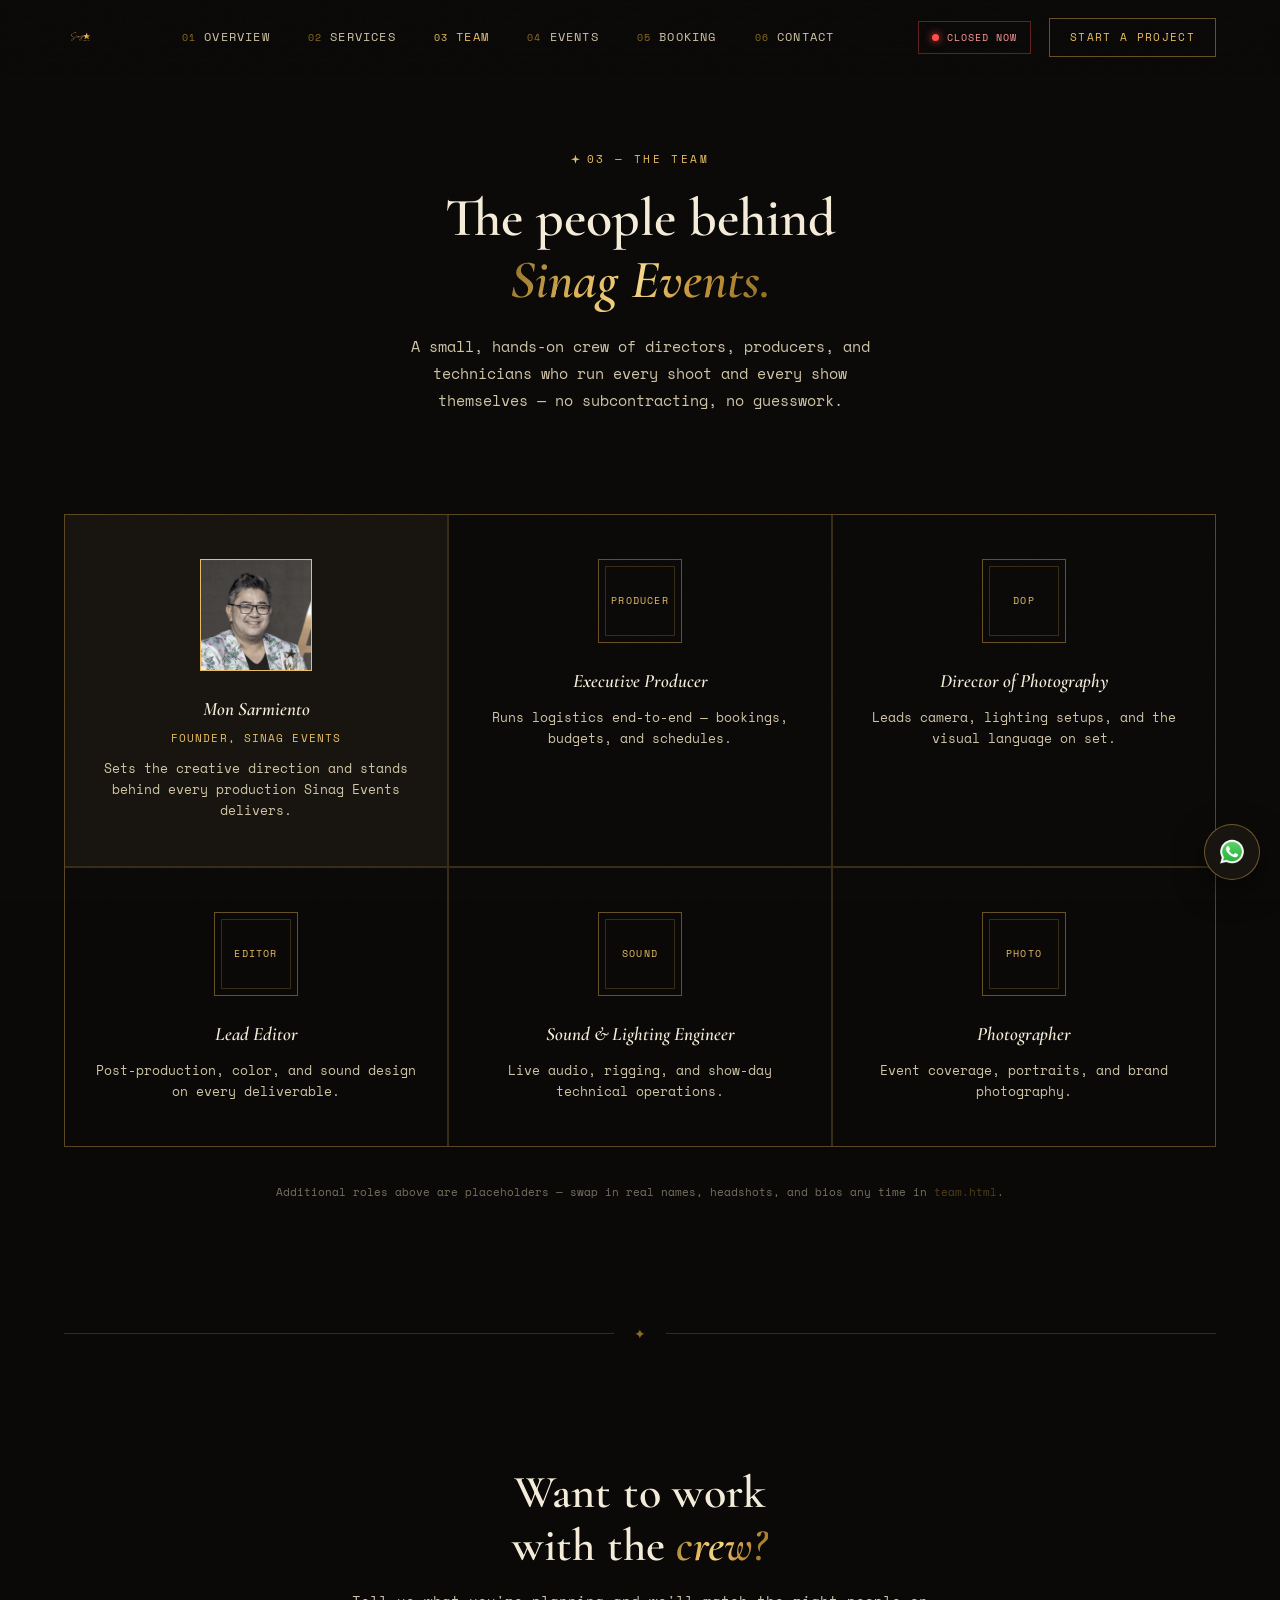
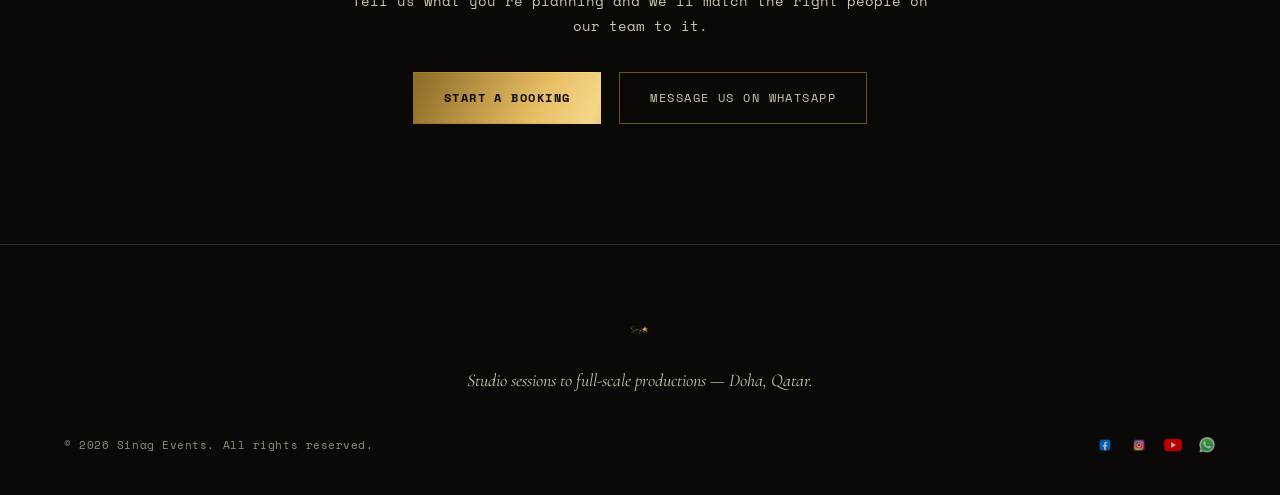
==== team.html @ 3dd2821b "Add files via upload" ====
<!DOCTYPE html>
<html lang="en">
<head>
<meta charset="UTF-8">
<meta name="viewport" content="width=device-width, initial-scale=1.0">
<title>The Team — Sinag Events</title>
<meta name="description" content="Meet the people behind Sinag Events — Doha's creative studio for video production, live events, and full-scale brand activations.">

<link rel="preconnect" href="https://fonts.googleapis.com">
<link rel="preconnect" href="https://fonts.gstatic.com" crossorigin>
<link href="https://fonts.googleapis.com/css2?family=Space+Mono:wght@400;700&family=Cormorant+Garamond:ital,wght@0,400;0,600;1,500;1,600&display=swap" rel="stylesheet">

<meta name="theme-color" content="#0a0908">
<link rel="stylesheet" href="css/style.css">
<link rel="icon" href="assets/logo.png" type="image/png">
<link rel="apple-touch-icon" href="assets/logo.png">
</head>
<body>

<div class="grain" aria-hidden="true"></div>

<!-- ============ NAV ============ -->
<header class="nav" id="nav">
  <a href="index.html" class="nav__mark">
    <img src="assets/logo.png" alt="Sinag Events" class="nav__logo">
  </a>
  <nav class="nav__links" aria-label="Primary">
    <a href="index.html#overview"><span class="nav__num">01</span>Overview</a>
    <a href="index.html#services"><span class="nav__num">02</span>Services</a>
    <a href="team.html" class="is-current"><span class="nav__num">03</span>Team</a>
    <a href="index.html#events"><span class="nav__num">04</span>Events</a>
    <a href="index.html#booking"><span class="nav__num">05</span>Booking</a>
    <a href="index.html#contact"><span class="nav__num">06</span>Contact</a>
  </nav>
  <div class="nav__right">
    <span class="status-pill" id="statusPill" aria-live="polite">
      <span class="status-pill__dot" id="statusDot"></span>
      <span id="statusText">Checking hours…</span>
    </span>
    <a href="https://wa.me/97433043148" class="nav__cta" target="_blank" rel="noopener">Start a project</a>
    <button class="nav__burger" id="burger" aria-label="Open menu" aria-expanded="false">
      <span></span><span></span><span></span>
    </button>
  </div>
</header>

<div class="mobile-menu" id="mobileMenu">
  <span class="status-pill status-pill--mobile" id="statusPillMobile">
    <span class="status-pill__dot" id="statusDotMobile"></span>
    <span id="statusTextMobile">Checking hours…</span>
  </span>
  <a href="index.html#overview">Overview</a>
  <a href="index.html#services">Services</a>
  <a href="team.html">Team</a>
  <a href="index.html#events">Events</a>
  <a href="index.html#booking">Booking</a>
  <a href="index.html#contact">Contact</a>
  <a href="https://wa.me/97433043148" target="_blank" rel="noopener" class="mobile-menu__cta">WhatsApp Us</a>
</div>

<!-- ============ PAGE HERO ============ -->
<section class="page-hero">
  <p class="eyebrow page-hero__eyebrow"><span class="dot"></span>03 — The Team</p>
  <h1 class="page-hero__title">The people behind<br><em>Sinag Events.</em></h1>
  <p class="page-hero__lead">A small, hands-on crew of directors, producers, and technicians who run every shoot and every show themselves — no subcontracting, no guesswork.</p>
</section>

<!-- ============ TEAM GRID ============ -->
<section class="section team">
  <div class="team__grid">

    <article class="team-card team-card--featured">
      <div class="team-card__frame team-card__frame--photo">
        <img src="assets/team-mon-sarmiento.jpg" alt="Mon Sarmiento, Founder of Sinag Events" loading="lazy">
      </div>
      <h3 class="team-card__name">Mon Sarmiento</h3>
      <p class="team-card__title">Founder, Sinag Events</p>
      <p class="team-card__role">Sets the creative direction and stands behind every production Sinag Events delivers.</p>
    </article>

    <article class="team-card">
      <div class="team-card__frame">
        <span class="team-card__initials">Producer</span>
      </div>
      <h3 class="team-card__name">Executive Producer</h3>
      <p class="team-card__role">Runs logistics end-to-end — bookings, budgets, and schedules.</p>
    </article>

    <article class="team-card">
      <div class="team-card__frame">
        <span class="team-card__initials">DOP</span>
      </div>
      <h3 class="team-card__name">Director of Photography</h3>
      <p class="team-card__role">Leads camera, lighting setups, and the visual language on set.</p>
    </article>

    <article class="team-card">
      <div class="team-card__frame">
        <span class="team-card__initials">Editor</span>
      </div>
      <h3 class="team-card__name">Lead Editor</h3>
      <p class="team-card__role">Post-production, color, and sound design on every deliverable.</p>
    </article>

    <article class="team-card">
      <div class="team-card__frame">
        <span class="team-card__initials">Sound</span>
      </div>
      <h3 class="team-card__name">Sound &amp; Lighting Engineer</h3>
      <p class="team-card__role">Live audio, rigging, and show-day technical operations.</p>
    </article>

    <article class="team-card">
      <div class="team-card__frame">
        <span class="team-card__initials">Photo</span>
      </div>
      <h3 class="team-card__name">Photographer</h3>
      <p class="team-card__role">Event coverage, portraits, and brand photography.</p>
    </article>

  </div>

  <p class="team__note">Additional roles above are placeholders — swap in real names, headshots, and bios any time in <code>team.html</code>.</p>
</section>

<div class="divider"><span>✦</span></div>

<!-- ============ CTA ============ -->
<section class="section team-cta">
  <div class="team-cta__inner">
    <h2 class="h2">Want to work<br>with the <em>crew?</em></h2>
    <p>Tell us what you're planning and we'll match the right people on our team to it.</p>
    <div class="hero__actions">
      <a href="index.html#booking" class="btn btn--gold">Start a booking</a>
      <a href="https://wa.me/97433043148" class="btn btn--ghost" target="_blank" rel="noopener">Message us on WhatsApp</a>
    </div>
  </div>
</section>

<!-- ============ FOOTER ============ -->
<footer class="footer">
  <img src="assets/logo.png" alt="Sinag Events" class="footer__logo">
  <p class="footer__line">Studio sessions to full-scale productions — Doha, Qatar.</p>
  <div class="footer__bottom">
    <span>© <span id="year"></span> Sinag Events. All rights reserved.</span>
    <div class="footer__socials">
      <a href="https://www.facebook.com/sinagdm/" target="_blank" rel="noopener" aria-label="Facebook"><img src="assets/icons/facebook.webp" alt="" width="18" height="18" loading="lazy"></a>
      <a href="https://www.instagram.com/_sinagevents" target="_blank" rel="noopener" aria-label="Instagram"><img src="assets/icons/instagram.png" alt="" width="18" height="18" loading="lazy"></a>
      <a href="https://www.youtube.com/@sinagevents" target="_blank" rel="noopener" aria-label="YouTube"><img src="assets/icons/youtube.png" alt="" width="18" height="18" loading="lazy"></a>
      <a href="https://wa.me/97433043148" target="_blank" rel="noopener" aria-label="WhatsApp"><img src="assets/icons/whatsapp.png" alt="" width="18" height="18" loading="lazy"></a>
    </div>
  </div>
</footer>

<a href="https://wa.me/97433043148" class="float-wa" target="_blank" rel="noopener" aria-label="Chat on WhatsApp">
  <img src="assets/icons/whatsapp.png" alt="" width="30" height="30" loading="lazy">
  <span class="float-wa__ping" aria-hidden="true"></span>
</a>

<script src="js/script.js"></script>
</body>
</html>
---- css/style.css ----
/* ============================================================
   SINAG EVENTS — Design tokens
   Palette pulled from the logo (warm metallic gold on black)
   Type: Space Mono (the studio's own collateral face) for body/UI,
         Cormorant Garamond italic as the sole "script" accent —
         echoes the logo's cursive swoosh without competing with it.
   ============================================================ */
:root{
  --black:        #0a0908;
  --black-soft:   #121110;
  --black-panel:  #17140f;
  --line:         rgba(212,168,75,.22);
  --line-strong:  rgba(212,168,75,.45);

  --gold-deep:    #8a6a24;
  --gold:         #c9973f;
  --gold-bright:  #e7bd63;
  --gold-light:   #f3d788;

  --cream:        #f4ecd8;
  --cream-dim:    #cfc4a6;

  --font-mono: 'Space Mono', 'Courier New', monospace;
  --font-script: 'Cormorant Garamond', Georgia, serif;

  --gold-grad: linear-gradient(115deg, var(--gold-deep) 0%, var(--gold-bright) 35%, var(--gold-light) 50%, var(--gold) 68%, var(--gold-deep) 100%);

  --maxw: 1200px;
  --edge: clamp(24px, 5vw, 72px);
}

*,*::before,*::after{ box-sizing:border-box; }
html{ scroll-behavior:smooth; }
body{
  margin:0;
  background:var(--black);
  color:var(--cream);
  font-family:var(--font-mono);
  font-size:15px;
  line-height:1.7;
  -webkit-font-smoothing:antialiased;
  overflow-x:hidden;
}
img{ max-width:100%; display:block; }
a{ color:inherit; text-decoration:none; }
ul{ list-style:none; margin:0; padding:0; }
h1,h2,h3,p{ margin:0; }

::selection{ background:var(--gold); color:var(--black); }

/* focus visibility */
a:focus-visible, button:focus-visible{
  outline:1.5px solid var(--gold-bright);
  outline-offset:3px;
}

/* grain overlay for texture */
.grain{
  position:fixed; inset:0; pointer-events:none; z-index:999;
  opacity:.04; mix-blend-mode:overlay;
  background-image:url("data:image/svg+xml,%3Csvg xmlns='http://www.w3.org/2000/svg' width='120' height='120'%3E%3Cfilter id='n'%3E%3CfeTurbulence type='fractalNoise' baseFrequency='0.9' numOctaves='2' stitchTiles='stitch'/%3E%3C/filter%3E%3Crect width='100%25' height='100%25' filter='url(%23n)'/%3E%3C/svg%3E");
}

.icon{ width:18px; height:18px; fill:currentColor; flex:none; }
.icon--brand{ border-radius:5px; object-fit:contain; }

/* ---------- hours block ---------- */
.hours__status{ margin-bottom:16px; }
.hours__list{
  display:flex; flex-direction:column; gap:0;
}
.hours__list li{
  display:flex; align-items:center; justify-content:space-between;
  gap:20px;
  padding:12px 0;
  border-bottom:1px solid var(--line);
  font-size:13px; color:var(--cream-dim);
}
.hours__list li span:first-child{ color:var(--cream); letter-spacing:.03em; }
.hours__list-closed{ color:#e08a7a !important; }
.hours__list-closed span:first-child{ color:var(--cream) !important; }
.hours__list-closed span:last-child{ color:#e08a7a; letter-spacing:.08em; text-transform:uppercase; font-size:11px; }
.hours__list li.is-active-day{
  border-color:var(--gold-bright);
}
.hours__list li.is-active-day span:first-child{ color:var(--gold-bright) !important; }
.hours__list li.is-active-day span:last-child{ color:var(--gold-light); }
.hours__tz{ margin-top:12px; font-size:10.5px; color:var(--cream-dim); opacity:.6; letter-spacing:.04em; }

/* ---------- eyebrow / labels ---------- */
.eyebrow{
  display:flex; align-items:center; gap:.6em;
  font-size:11px; letter-spacing:.22em; text-transform:uppercase;
  color:var(--gold-bright); margin-bottom:18px;
}
.eyebrow .dot{
  width:9px; height:9px; flex:none;
  background:var(--gold-bright);
  clip-path:polygon(50% 0%, 61% 39%, 100% 50%, 61% 61%, 50% 100%, 39% 61%, 0% 50%, 39% 39%);
  box-shadow:0 0 6px rgba(231,189,99,.5);
}

.h2{
  font-family:var(--font-script);
  font-weight:600;
  font-size:clamp(30px, 4vw, 46px);
  line-height:1.15;
  color:var(--cream);
  letter-spacing:.005em;
}
.h2 em{
  font-style:italic;
  font-weight:600;
  background:var(--gold-grad);
  -webkit-background-clip:text;
  background-clip:text;
  color:transparent;
}

/* ============================================================
   NAV
   ============================================================ */
.nav{
  position:fixed; top:0; left:0; right:0; z-index:100;
  display:flex; align-items:center; justify-content:space-between;
  padding:18px var(--edge);
  background:linear-gradient(to bottom, rgba(10,9,8,.92), rgba(10,9,8,0));
  backdrop-filter:blur(2px);
}
.nav__mark{ display:flex; align-items:center; }
.nav__logo{ height:34px; width:auto; }
.nav__links{ display:flex; gap:38px; }
.nav__links a{
  font-size:12px; letter-spacing:.1em; text-transform:uppercase;
  color:var(--cream-dim);
  display:flex; align-items:baseline; gap:8px;
  transition:color .25s ease;
}
.nav__links a:hover{ color:var(--gold-bright); }
.nav__num{ color:var(--gold-deep); font-size:10px; }
.nav__right{ display:flex; align-items:center; gap:18px; }
.nav__cta{
  border:1px solid var(--line-strong);
  padding:9px 20px;
  font-size:11px; letter-spacing:.12em; text-transform:uppercase;
  color:var(--gold-bright);
  transition:background .25s ease, color .25s ease;
  white-space:nowrap;
}
.nav__cta:hover{ background:var(--gold-bright); color:var(--black); }

/* ---------- live open/closed status pill ---------- */
.status-pill{
  display:inline-flex; align-items:center; gap:8px;
  font-size:10px; letter-spacing:.1em; text-transform:uppercase;
  color:var(--cream-dim);
  border:1px solid var(--line);
  padding:7px 13px;
  white-space:nowrap;
}
.status-pill__dot{
  width:7px; height:7px; border-radius:50%;
  background:var(--cream-dim);
  flex:none;
}
.status-pill.is-open .status-pill__dot{
  background:#39d353;
  box-shadow:0 0 8px #39d353;
}
.status-pill.is-open{ color:#8beb9d; border-color:rgba(57,211,83,.35); }

.status-pill.is-closed .status-pill__dot{
  background:#ff4d4d;
  box-shadow:0 0 8px #ff4d4d;
  animation:pulse-red 1.1s ease-in-out infinite;
}
.status-pill.is-closed{ color:#ff9a9a; border-color:rgba(255,77,77,.35); }

@keyframes pulse-red{
  0%,100%{ opacity:1; transform:scale(1); }
  50%{ opacity:.25; transform:scale(.7); }
}

.status-pill--mobile{ margin-bottom:6px; }
.status-pill--lg{ font-size:12px; padding:10px 18px; }
.status-pill--lg .status-pill__dot{ width:9px; height:9px; }

.nav__burger{
  display:none; flex-direction:column; justify-content:center; gap:5px;
  width:34px; height:34px; background:none; border:0; cursor:pointer;
}
.nav__burger span{ width:100%; height:1.5px; background:var(--gold-bright); }

.mobile-menu{
  position:fixed; inset:0; z-index:99;
  background:var(--black);
  display:flex; flex-direction:column; align-items:flex-start; justify-content:center;
  gap:26px; padding:0 var(--edge);
  transform:translateY(-100%);
  transition:transform .45s cubic-bezier(.7,0,.2,1);
}
.mobile-menu.is-open{ transform:translateY(0); }
.mobile-menu a{ font-family:var(--font-script); font-size:32px; font-style:italic; color:var(--cream); }
.mobile-menu__cta{ margin-top:12px; font-family:var(--font-mono); font-style:normal; font-size:13px; letter-spacing:.1em; text-transform:uppercase; color:var(--gold-bright); border:1px solid var(--line-strong); padding:12px 22px; }

/* ============================================================
   HERO
   ============================================================ */
.hero{
  position:relative;
  min-height:100svh;
  display:flex; flex-direction:column; align-items:center; justify-content:center;
  text-align:center;
  padding:140px var(--edge) 0;
  background:
    radial-gradient(60% 50% at 50% 18%, rgba(201,151,63,.10), transparent 70%),
    var(--black);
  overflow:hidden;
}
.hero__trail{
  position:absolute; inset:0; width:100%; height:100%;
  opacity:.5;
}

.hero__stars{
  position:absolute; inset:0;
  overflow:hidden;
  pointer-events:none;
  z-index:1;
}
.hero__stars .star{
  position:absolute;
  background:var(--gold-light);
  clip-path:polygon(50% 0%, 61% 39%, 100% 50%, 61% 61%, 50% 100%, 39% 61%, 0% 50%, 39% 39%);
  opacity:0;
  animation-name:star-twinkle;
  animation-timing-function:ease-in-out;
  animation-iteration-count:infinite;
}
.hero__stars .star--dot{
  clip-path:none;
  border-radius:50%;
}
@keyframes star-twinkle{
  0%, 100%{ opacity:0; transform:scale(.5); }
  50%{ opacity:var(--peak, .55); transform:scale(1); }
}
.hero__trail path{
  fill:none;
  stroke:var(--gold-deep);
  stroke-width:1;
  stroke-linecap:round;
  stroke-dasharray:2 18;
  opacity:0;
  animation:
    trail-fade-in 1.6s ease forwards .2s,
    trail-flow 14s linear infinite .2s;
}
@keyframes trail-fade-in{
  from{ opacity:0; }
  to{ opacity:1; }
}
@keyframes trail-flow{
  from{ stroke-dashoffset:0; }
  to{ stroke-dashoffset:-400; }
}
.hero__inner{ position:relative; z-index:2; max-width:760px; }
.hero__eyebrow{ justify-content:center; }
.hero__logo{
  width:min(74vw, 520px);
  margin:0 auto 6px;
  filter:drop-shadow(0 0 40px rgba(201,151,63,.18));
}
.hero__managed-by{
  font-size:10.5px;
  letter-spacing:.08em;
  color:var(--cream-dim);
  opacity:.7;
  margin-top:-4px;
  margin-bottom:22px;
}
.hero__managed-by a{
  color:var(--gold-deep);
  border-bottom:1px solid transparent;
  transition:color .25s ease, border-color .25s ease;
}
.hero__managed-by a:hover{
  color:var(--gold-bright);
  border-color:var(--gold-bright);
}
.hero__tagline{
  font-family:var(--font-script);
  font-size:clamp(18px, 2.4vw, 26px);
  color:var(--cream-dim);
  font-weight:500;
  line-height:1.5;
  margin-top:6px;
}
.hero__tagline em{ color:var(--gold-bright); font-style:italic; }

.hero__actions{
  margin-top:44px;
  display:flex; gap:18px; justify-content:center; flex-wrap:wrap;
}
.btn{
  font-family:var(--font-mono);
  font-size:12px; letter-spacing:.12em; text-transform:uppercase;
  padding:15px 30px;
  display:inline-flex; align-items:center; gap:8px;
  border:1px solid transparent;
  transition:transform .25s ease, box-shadow .25s ease, background .25s ease, color .25s ease;
}
.btn--gold{
  background:var(--gold-grad);
  background-size:200% 100%;
  color:var(--black);
  font-weight:700;
}
.btn--gold:hover{ background-position:100% 0; box-shadow:0 8px 26px rgba(201,151,63,.25); transform:translateY(-1px); }
.btn--ghost{
  border-color:var(--line-strong);
  color:var(--cream-dim);
}
.btn--ghost:hover{ color:var(--gold-bright); border-color:var(--gold-bright); }

.hero__services-line{
  position:relative; z-index:2;
  width:100%;
  max-width:900px;
  margin:74px auto 0;
  padding-top:26px;
  border-top:1px solid var(--line);
  font-size:11.5px; letter-spacing:.14em;
  color:var(--gold-deep);
  line-height:2.1;
}

/* ============================================================
   SECTION LAYOUT (shared two-column grid)
   ============================================================ */
.section{ padding:120px var(--edge); }
.section__grid{
  max-width:var(--maxw); margin:0 auto;
  display:grid; grid-template-columns:.85fr 1.15fr; gap:70px;
}
.section__label-col{ position:sticky; top:120px; align-self:start; }
.section__note{ margin-top:18px; color:var(--cream-dim); font-size:13px; max-width:32ch; }
.section__body-col p{ color:var(--cream-dim); max-width:56ch; }
.section__body-col p + p{ margin-top:18px; }
.lead{ color:var(--cream) !important; font-size:17px; line-height:1.75; }
.lead strong{ color:var(--gold-bright); font-weight:700; }

.divider{
  display:flex; align-items:center; justify-content:center;
  color:var(--gold-deep); font-size:14px;
  padding:0 var(--edge);
}
.divider::before,.divider::after{
  content:''; flex:1; height:1px; background:var(--line);
}
.divider span{ padding:0 20px; }

/* ---------- services list ---------- */
.services__list{
  display:grid; grid-template-columns:1fr 1fr; gap:0 40px;
}
.services__list li{
  display:flex; align-items:center; gap:14px;
  padding:20px 0;
  border-bottom:1px solid var(--line);
  font-size:15px; color:var(--cream);
  letter-spacing:.01em;
  transition:padding-left .3s ease, color .3s ease;
}
.services__list li:hover{ padding-left:8px; color:var(--gold-light); }
.services__mark{ color:var(--gold-bright); font-size:11px; }

/* ============================================================
   EVENTS banner
   ============================================================ */
.events{
  position:relative;
  padding:140px var(--edge);
  text-align:center;
  background:var(--black-panel);
  border-top:1px solid var(--line);
  border-bottom:1px solid var(--line);
}
.events::before{
  content:'';
  position:absolute; inset:0;
  background:radial-gradient(50% 60% at 50% 0%, rgba(201,151,63,.08), transparent 70%);
  pointer-events:none;
}
.events__inner{ position:relative; max-width:820px; margin:0 auto; }
.events__quote{
  font-family:var(--font-script);
  font-style:italic;
  font-size:clamp(22px, 3.2vw, 34px);
  line-height:1.45;
  color:var(--cream);
}
.events__quote strong{
  background:var(--gold-grad);
  -webkit-background-clip:text; background-clip:text; color:transparent;
  font-style:normal; font-weight:700;
}
.events__body{
  margin-top:26px;
  color:var(--cream-dim);
  font-size:14px; line-height:1.9;
  max-width:64ch; margin-left:auto; margin-right:auto;
}
.events__body--emphasis{ color:var(--gold-light); }
.events__inner .btn{ margin-top:44px; }

/* ============================================================
   BOOKING FORM
   ============================================================ */
.booking-form{ max-width:560px; }
.field{ display:flex; flex-direction:column; gap:8px; margin-bottom:22px; }
.field-row{ display:grid; grid-template-columns:1fr 1fr; gap:20px; }
.field label{
  font-size:10.5px; letter-spacing:.12em; text-transform:uppercase;
  color:var(--gold-deep);
}
.field input,
.field select,
.field textarea{
  font-family:var(--font-mono);
  font-size:14px;
  color:var(--cream);
  background:transparent;
  border:none;
  border-bottom:1px solid var(--line-strong);
  padding:10px 2px;
  outline:none;
  transition:border-color .25s ease;
  resize:vertical;
}
.field select{
  appearance:none;
  -webkit-appearance:none;
  background-image:linear-gradient(45deg, transparent 50%, var(--gold) 50%), linear-gradient(135deg, var(--gold) 50%, transparent 50%);
  background-position: calc(100% - 6px) center, calc(100% - 1px) center;
  background-size: 6px 6px, 6px 6px;
  background-repeat:no-repeat;
}
.field select option{ background:var(--black-soft); color:var(--cream); }
.field input::placeholder,
.field textarea::placeholder{ color:var(--cream-dim); opacity:.5; }
.field input:focus,
.field select:focus,
.field textarea:focus{ border-color:var(--gold-bright); }
.field input:invalid:not(:placeholder-shown){ border-color:#c9573f; }

.booking-form__actions{
  display:flex; gap:16px; flex-wrap:wrap;
  margin-top:8px;
}
.booking-form__actions .btn{ border:1px solid transparent; cursor:pointer; }
.booking-form__actions .btn--gold{ display:inline-flex; align-items:center; gap:10px; }
.booking-form__actions .btn--gold img{ filter:brightness(0); opacity:.85; }
.booking-form__note{
  margin-top:16px; font-size:11.5px; color:var(--cream-dim); opacity:.75;
}
.booking-form__note.is-error{ color:#e08a7a; opacity:1; }
.booking-form__note.is-success{ color:var(--gold-light); opacity:1; }

@media (max-width:560px){
  .field-row{ grid-template-columns:1fr; gap:0; }
  .booking-form__actions{ flex-direction:column; }
  .booking-form__actions .btn{ width:100%; justify-content:center; }
}
.nav__links a.is-current{ color:var(--gold-bright); }
.nav__links a.is-current .nav__num{ color:var(--gold-bright); }

/* ============================================================
   SECONDARY PAGE HERO (Team, etc.)
   ============================================================ */
.page-hero{
  padding:150px var(--edge) 80px;
  max-width:820px;
  margin:0 auto;
  text-align:center;
}
.page-hero__eyebrow{ justify-content:center; }
.page-hero__title{
  font-family:var(--font-script);
  font-weight:600;
  font-size:clamp(34px, 5vw, 54px);
  line-height:1.15;
  color:var(--cream);
}
.page-hero__title em{
  font-style:italic;
  background:var(--gold-grad);
  -webkit-background-clip:text; background-clip:text; color:transparent;
}
.page-hero__lead{
  margin-top:22px;
  color:var(--cream-dim);
  font-size:15px;
  line-height:1.8;
  max-width:56ch;
  margin-left:auto; margin-right:auto;
}

/* ============================================================
   TEAM GRID
   ============================================================ */
.team{ padding-top:20px; }
.team__grid{
  max-width:var(--maxw); margin:0 auto;
  display:grid; grid-template-columns:repeat(3, 1fr); gap:2px;
  background:var(--line);
  border:1px solid var(--line);
}
.team-card{
  background:var(--black);
  padding:44px 30px;
  text-align:center;
  transition:background .3s ease;
}
.team-card:hover{ background:var(--black-panel); }
.team-card__frame{
  width:84px; height:84px;
  margin:0 auto 22px;
  border:1px solid var(--line-strong);
  display:flex; align-items:center; justify-content:center;
  position:relative;
}
.team-card__frame::before{
  content:'';
  position:absolute; inset:6px;
  border:1px solid var(--line);
}
.team-card--featured{ background:var(--black-panel); }
.team-card__frame--photo{
  width:112px; height:112px;
  overflow:hidden;
  border-color:var(--gold-bright);
}
.team-card__frame--photo::before{ display:none; }
.team-card__frame--photo img{
  width:100%; height:100%;
  object-fit:cover;
  filter:grayscale(.55) contrast(1.05);
  transition:filter .4s ease;
}
.team-card--featured:hover .team-card__frame--photo img{ filter:grayscale(0); }
.team-card__title{
  margin-top:4px;
  font-size:11px; letter-spacing:.1em; text-transform:uppercase;
  color:var(--gold-bright);
}
.team-card__initials{
  font-size:10px; letter-spacing:.12em; text-transform:uppercase;
  color:var(--gold-bright);
}
.team-card__name{
  font-family:var(--font-script);
  font-style:italic; font-weight:600;
  font-size:19px;
  color:var(--cream);
}
.team-card__role{
  margin-top:10px;
  font-size:12.5px; line-height:1.7;
  color:var(--cream-dim);
}
.team__note{
  max-width:var(--maxw); margin:36px auto 0;
  font-size:11px; color:var(--cream-dim); opacity:.55;
  text-align:center;
}
.team__note code{
  color:var(--gold-deep);
  font-family:var(--font-mono);
}

.team-cta{ text-align:center; }
.team-cta__inner{ max-width:600px; margin:0 auto; }
.team-cta__inner p{
  margin-top:16px; color:var(--cream-dim); font-size:14px; line-height:1.8;
}
.team-cta__inner .hero__actions{ margin-top:34px; justify-content:center; }

@media (max-width:860px){
  .team__grid{ grid-template-columns:repeat(2, 1fr); }
}
@media (max-width:560px){
  .team__grid{ grid-template-columns:1fr; }
  .page-hero{ padding:120px var(--edge) 60px; }
}

.contact__block{ margin-top:38px; }
.contact__label{
  display:block; font-size:10px; letter-spacing:.18em; text-transform:uppercase;
  color:var(--gold-deep); margin-bottom:10px;
}
.contact__value{ color:var(--cream-dim); font-size:14px; line-height:1.8; }

.contact__whatsapp{
  display:inline-flex; align-items:center; gap:10px;
  font-size:16px; color:var(--gold-bright);
  border-bottom:1px solid var(--line-strong);
  padding-bottom:4px;
  transition:color .25s ease, border-color .25s ease, gap .25s ease;
}
.contact__whatsapp:hover{ color:var(--gold-light); border-color:var(--gold-light); gap:14px; }
.contact__hint{ margin-top:8px; font-size:11px; color:var(--cream-dim); opacity:.7; }

.contact__socials{ display:flex; gap:16px; }
.social{
  display:inline-flex; align-items:center; gap:8px;
  font-size:12px; letter-spacing:.06em; text-transform:uppercase;
  border:1px solid var(--line); padding:10px 16px;
  color:var(--cream-dim);
  transition:border-color .25s ease, color .25s ease, transform .25s ease;
}
.social:hover{ border-color:var(--gold-bright); color:var(--gold-bright); transform:translateY(-2px); }

.contact__map-col{ display:flex; flex-direction:column; gap:16px; }
.map-frame{
  border:1px solid var(--line-strong);
  filter:grayscale(.35) sepia(.18) saturate(1.3);
  aspect-ratio:4/3.1;
  overflow:hidden;
  position:relative;
}
.map-frame::after{
  content:''; position:absolute; inset:0; pointer-events:none;
  box-shadow:inset 0 0 60px rgba(0,0,0,.55);
}
.map-frame iframe{ width:100%; height:100%; border:0; filter:invert(0); }
.map-directions{
  align-self:flex-end;
  font-size:11px; letter-spacing:.1em; text-transform:uppercase;
  color:var(--gold-bright);
  border-bottom:1px solid var(--line-strong);
  padding-bottom:2px;
}
.map-directions:hover{ color:var(--gold-light); }

/* ============================================================
   FOOTER
   ============================================================ */
.footer{
  padding:70px var(--edge) 40px;
  text-align:center;
  border-top:1px solid var(--line);
}
.footer__logo{ height:30px; margin:0 auto 20px; opacity:.9; }
.footer__line{ color:var(--cream-dim); font-size:13px; font-family:var(--font-script); font-style:italic; font-size:18px; }
.footer__bottom{
  margin-top:40px;
  display:flex; align-items:center; justify-content:space-between;
  max-width:var(--maxw); margin-left:auto; margin-right:auto;
  font-size:11px; letter-spacing:.05em; color:var(--cream-dim); opacity:.7;
  flex-wrap:wrap; gap:14px;
}
.footer__socials{ display:flex; gap:16px; }
.footer__socials a:hover{ color:var(--gold-bright); }

/* floating whatsapp */
.float-wa{
  position:fixed; right:20px; bottom:20px; z-index:90;
  width:56px; height:56px; border-radius:50%;
  background:var(--black-panel);
  border:1.5px solid var(--line-strong);
  display:flex; align-items:center; justify-content:center;
  box-shadow:0 10px 30px rgba(0,0,0,.55);
  transition:transform .25s ease, border-color .25s ease;
}
.float-wa img{ width:28px; height:28px; }
.float-wa:hover{ transform:scale(1.08); border-color:var(--gold-bright); }
.float-wa__ping{
  position:absolute; inset:-1.5px; border-radius:50%;
  border:1.5px solid var(--gold-bright);
  opacity:0;
  animation:ping-ring 2.6s cubic-bezier(.2,.7,.2,1) infinite;
}
@keyframes ping-ring{
  0%{ transform:scale(1); opacity:.55; }
  80%{ transform:scale(1.55); opacity:0; }
  100%{ opacity:0; }
}

/* ============================================================
   REVEAL ON SCROLL
   ============================================================ */
[data-reveal]{
  opacity:0; transform:translateY(24px);
  transition:opacity .8s cubic-bezier(.2,.7,.2,1), transform .8s cubic-bezier(.2,.7,.2,1);
}
[data-reveal].is-visible{ opacity:1; transform:translateY(0); }

/* ============================================================
   RESPONSIVE
   ============================================================ */
@media (max-width:900px){
  .nav__links, .nav__cta{ display:none; }
  .nav__burger{ display:flex; }
  .section__grid{ grid-template-columns:1fr; gap:36px; }
  .section__label-col{ position:static; }
  .services__list{ grid-template-columns:1fr; }
  .footer__bottom{ flex-direction:column; }
  .hero__marquee{ margin-top:56px; }
}
@media (max-width:520px){
  :root{ --edge:20px; }
  .section{ padding:64px var(--edge); }
  .events{ padding:70px var(--edge); }
  .hero{ padding-top:104px; }
  .nav{ padding:14px var(--edge); }
  .nav__logo{ height:28px; }
  .nav__right{ gap:10px; }
  .status-pill{ display:none; }
  .hero__actions{ flex-direction:column; width:100%; }
  .hero__actions .btn{ width:100%; justify-content:center; }
  .hero__tagline{ font-size:17px; }
  .contact__socials{ flex-wrap:wrap; }
  .hours__list li{ font-size:12.5px; }
  .float-wa{ width:50px; height:50px; right:14px; bottom:14px; }
  .float-wa img{ width:24px; height:24px; }
  .footer__bottom{ align-items:flex-start; }
}

@media (min-width:901px) and (max-width:1080px){
  .nav__right{ gap:12px; }
  .nav__cta{ padding:9px 14px; }
}

@media (prefers-reduced-motion: reduce){
  *{ animation-duration:.001ms !important; animation-iteration-count:1 !important; transition-duration:.001ms !important; scroll-behavior:auto !important; }
}
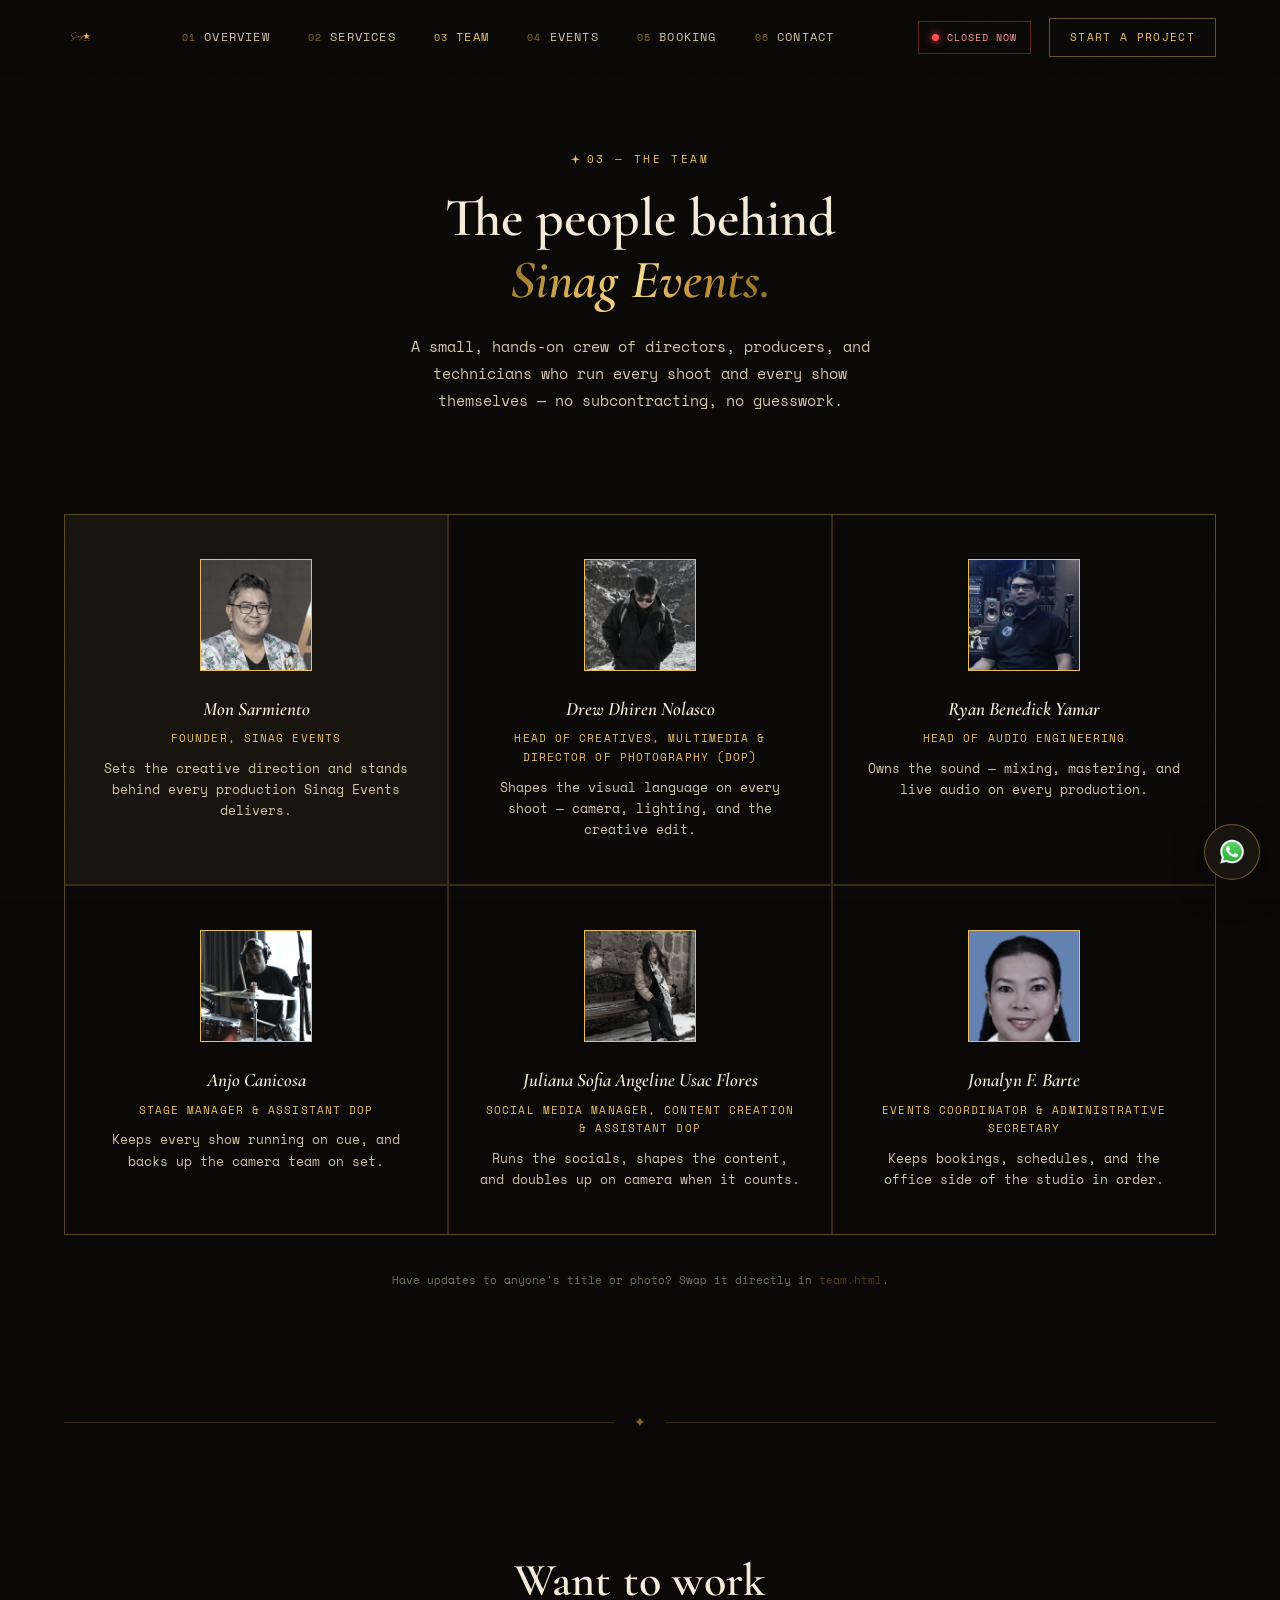
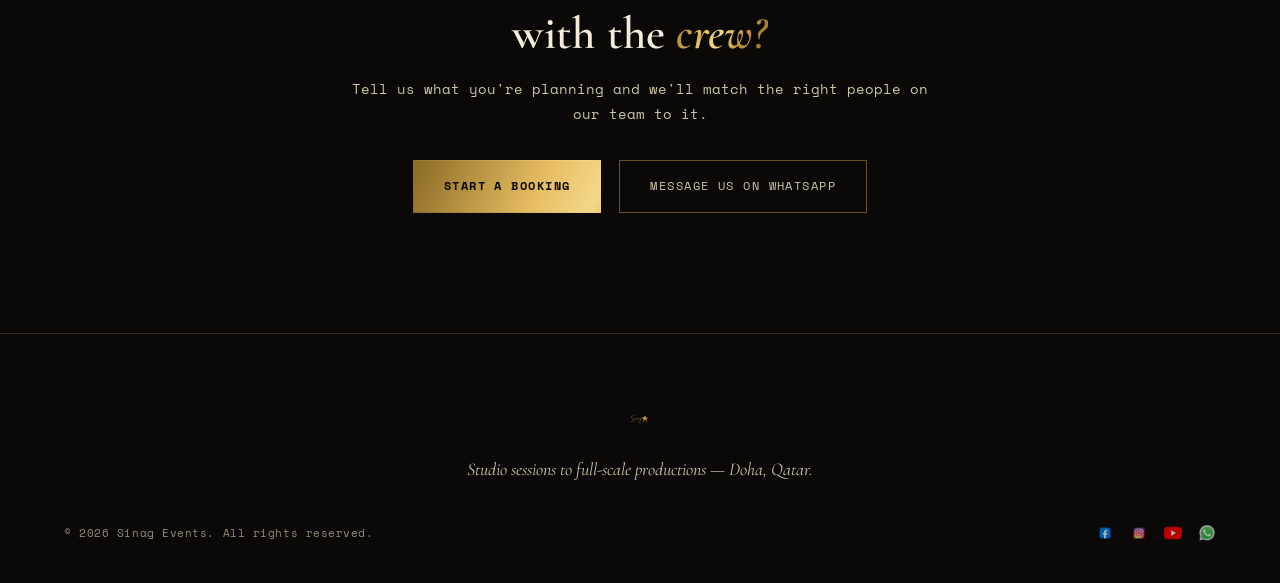
==== commit 629e35da: "Add files via upload" ====
--- a/team.html
+++ b/team.html
@@ -79,48 +79,53 @@
     </article>
 
     <article class="team-card">
-      <div class="team-card__frame">
-        <span class="team-card__initials">Producer</span>
+      <div class="team-card__frame team-card__frame--photo">
+        <img src="assets/team-drew.jpg" alt="Drew Dhiren Nolasco, Head of Creatives, Multimedia &amp; Director of Photography" loading="lazy">
       </div>
-      <h3 class="team-card__name">Executive Producer</h3>
-      <p class="team-card__role">Runs logistics end-to-end — bookings, budgets, and schedules.</p>
+      <h3 class="team-card__name">Drew Dhiren Nolasco</h3>
+      <p class="team-card__title">Head of Creatives, Multimedia &amp; Director of Photography (DOP)</p>
+      <p class="team-card__role">Shapes the visual language on every shoot — camera, lighting, and the creative edit.</p>
     </article>
 
     <article class="team-card">
-      <div class="team-card__frame">
-        <span class="team-card__initials">DOP</span>
+      <div class="team-card__frame team-card__frame--photo">
+        <img src="assets/team-ryan.jpg" alt="Ryan Benedick Yamar, Head of Audio Engineering" loading="lazy">
       </div>
-      <h3 class="team-card__name">Director of Photography</h3>
-      <p class="team-card__role">Leads camera, lighting setups, and the visual language on set.</p>
+      <h3 class="team-card__name">Ryan Benedick Yamar</h3>
+      <p class="team-card__title">Head of Audio Engineering</p>
+      <p class="team-card__role">Owns the sound — mixing, mastering, and live audio on every production.</p>
     </article>
 
     <article class="team-card">
-      <div class="team-card__frame">
-        <span class="team-card__initials">Editor</span>
+      <div class="team-card__frame team-card__frame--photo">
+        <img src="assets/team-anjo.jpg" alt="Anjo Canicosa, Stage Manager &amp; Assistant Director of Photography" loading="lazy">
       </div>
-      <h3 class="team-card__name">Lead Editor</h3>
-      <p class="team-card__role">Post-production, color, and sound design on every deliverable.</p>
+      <h3 class="team-card__name">Anjo Canicosa</h3>
+      <p class="team-card__title">Stage Manager &amp; Assistant DOP</p>
+      <p class="team-card__role">Keeps every show running on cue, and backs up the camera team on set.</p>
     </article>
 
     <article class="team-card">
-      <div class="team-card__frame">
-        <span class="team-card__initials">Sound</span>
+      <div class="team-card__frame team-card__frame--photo">
+        <img src="assets/team-juliana.jpg" alt="Juliana Sofia Angeline Usac Flores, Social Media Manager &amp; Content Creation, Assistant DOP" loading="lazy">
       </div>
-      <h3 class="team-card__name">Sound &amp; Lighting Engineer</h3>
-      <p class="team-card__role">Live audio, rigging, and show-day technical operations.</p>
+      <h3 class="team-card__name">Juliana Sofia Angeline Usac Flores</h3>
+      <p class="team-card__title">Social Media Manager, Content Creation &amp; Assistant DOP</p>
+      <p class="team-card__role">Runs the socials, shapes the content, and doubles up on camera when it counts.</p>
     </article>
 
     <article class="team-card">
-      <div class="team-card__frame">
-        <span class="team-card__initials">Photo</span>
+      <div class="team-card__frame team-card__frame--photo">
+        <img src="assets/team-jonalyn.jpg" alt="Jonalyn F. Barte, Events Coordinator &amp; Administrative Secretary" loading="lazy">
       </div>
-      <h3 class="team-card__name">Photographer</h3>
-      <p class="team-card__role">Event coverage, portraits, and brand photography.</p>
+      <h3 class="team-card__name">Jonalyn F. Barte</h3>
+      <p class="team-card__title">Events Coordinator &amp; Administrative Secretary</p>
+      <p class="team-card__role">Keeps bookings, schedules, and the office side of the studio in order.</p>
     </article>
 
   </div>
 
-  <p class="team__note">Additional roles above are placeholders — swap in real names, headshots, and bios any time in <code>team.html</code>.</p>
+  <p class="team__note">Have updates to anyone's title or photo? Swap it directly in <code>team.html</code>.</p>
 </section>
 
 <div class="divider"><span>✦</span></div>
--- a/css/style.css
+++ b/css/style.css
@@ -166,6 +166,7 @@
 .status-pill.is-open .status-pill__dot{
   background:#39d353;
   box-shadow:0 0 8px #39d353;
+  animation:pulse-green 1.6s ease-in-out infinite;
 }
 .status-pill.is-open{ color:#8beb9d; border-color:rgba(57,211,83,.35); }
 
@@ -179,6 +180,10 @@
 @keyframes pulse-red{
   0%,100%{ opacity:1; transform:scale(1); }
   50%{ opacity:.25; transform:scale(.7); }
+}
+@keyframes pulse-green{
+  0%,100%{ opacity:1; transform:scale(1); }
+  50%{ opacity:.4; transform:scale(.82); }
 }
 
 .status-pill--mobile{ margin-bottom:6px; }
@@ -735,3 +740,95 @@
 @media (prefers-reduced-motion: reduce){
   *{ animation-duration:.001ms !important; animation-iteration-count:1 !important; transition-duration:.001ms !important; scroll-behavior:auto !important; }
 }
+
+/* ============================================================
+   WORKSHOPS PROMO — temporary announcement popup
+   ============================================================ */
+.promo-backdrop{
+  position:fixed; inset:0; z-index:200;
+  display:flex; align-items:center; justify-content:center;
+  padding:24px;
+  background:rgba(6,5,4,.78);
+  backdrop-filter:blur(6px);
+  opacity:0;
+  transition:opacity .35s ease;
+}
+.promo-backdrop.is-visible{ opacity:1; }
+.promo-backdrop[hidden]{ display:none; }
+
+.promo-modal{
+  position:relative;
+  width:100%; max-width:560px;
+  max-height:88vh;
+  overflow-y:auto;
+  background:var(--black-panel);
+  border:1px solid var(--line-strong);
+  padding:44px 38px 36px;
+  transform:translateY(18px) scale(.98);
+  transition:transform .4s cubic-bezier(.2,.7,.2,1);
+  box-shadow:0 30px 80px rgba(0,0,0,.6);
+}
+.promo-backdrop.is-visible .promo-modal{ transform:translateY(0) scale(1); }
+
+.promo-modal__close{
+  position:absolute; top:16px; right:16px;
+  width:32px; height:32px;
+  background:none; border:1px solid var(--line);
+  color:var(--cream-dim);
+  font-size:13px; cursor:pointer;
+  transition:border-color .2s ease, color .2s ease;
+}
+.promo-modal__close:hover{ border-color:var(--gold-bright); color:var(--gold-bright); }
+
+.promo-modal__head{ text-align:left; margin-bottom:26px; }
+.promo-modal__eyebrow{ margin-bottom:14px; }
+.promo-modal__title{
+  font-family:var(--font-script);
+  font-weight:600;
+  font-size:clamp(26px, 4vw, 34px);
+  line-height:1.18;
+  color:var(--cream);
+}
+.promo-modal__title em{
+  font-style:italic;
+  background:var(--gold-grad);
+  -webkit-background-clip:text; background-clip:text; color:transparent;
+}
+.promo-modal__sub{
+  margin-top:12px; font-size:13.5px; color:var(--cream-dim); line-height:1.7;
+}
+
+.promo-list{ border-top:1px solid var(--line); }
+.promo-list li{
+  display:flex; flex-direction:column; gap:3px;
+  padding:14px 0;
+  border-bottom:1px solid var(--line);
+}
+.promo-list__name{ font-size:14px; color:var(--cream); letter-spacing:.01em; }
+.promo-list__meta{ font-size:11.5px; color:var(--gold-deep); letter-spacing:.02em; }
+
+.promo-modal__poster{
+  width:100%;
+  border:1px solid var(--line-strong);
+  margin-bottom:22px;
+}
+
+.promo-modal__location{
+  margin-top:18px;
+  font-size:11px; letter-spacing:.08em; text-transform:uppercase;
+  color:var(--cream-dim); opacity:.7;
+}
+
+.promo-modal__actions{
+  margin-top:28px;
+  display:flex; gap:14px; flex-wrap:wrap;
+}
+.promo-modal__actions .btn{ cursor:pointer; }
+.promo-modal__actions .btn--ghost{ display:inline-flex; align-items:center; gap:9px; }
+.promo-modal__actions .btn--ghost img{ opacity:.85; }
+
+@media (max-width:560px){
+  .promo-modal{ padding:34px 22px 28px; max-height:92vh; }
+  .promo-modal__actions{ flex-direction:column; }
+  .promo-modal__actions .btn{ width:100%; justify-content:center; }
+}
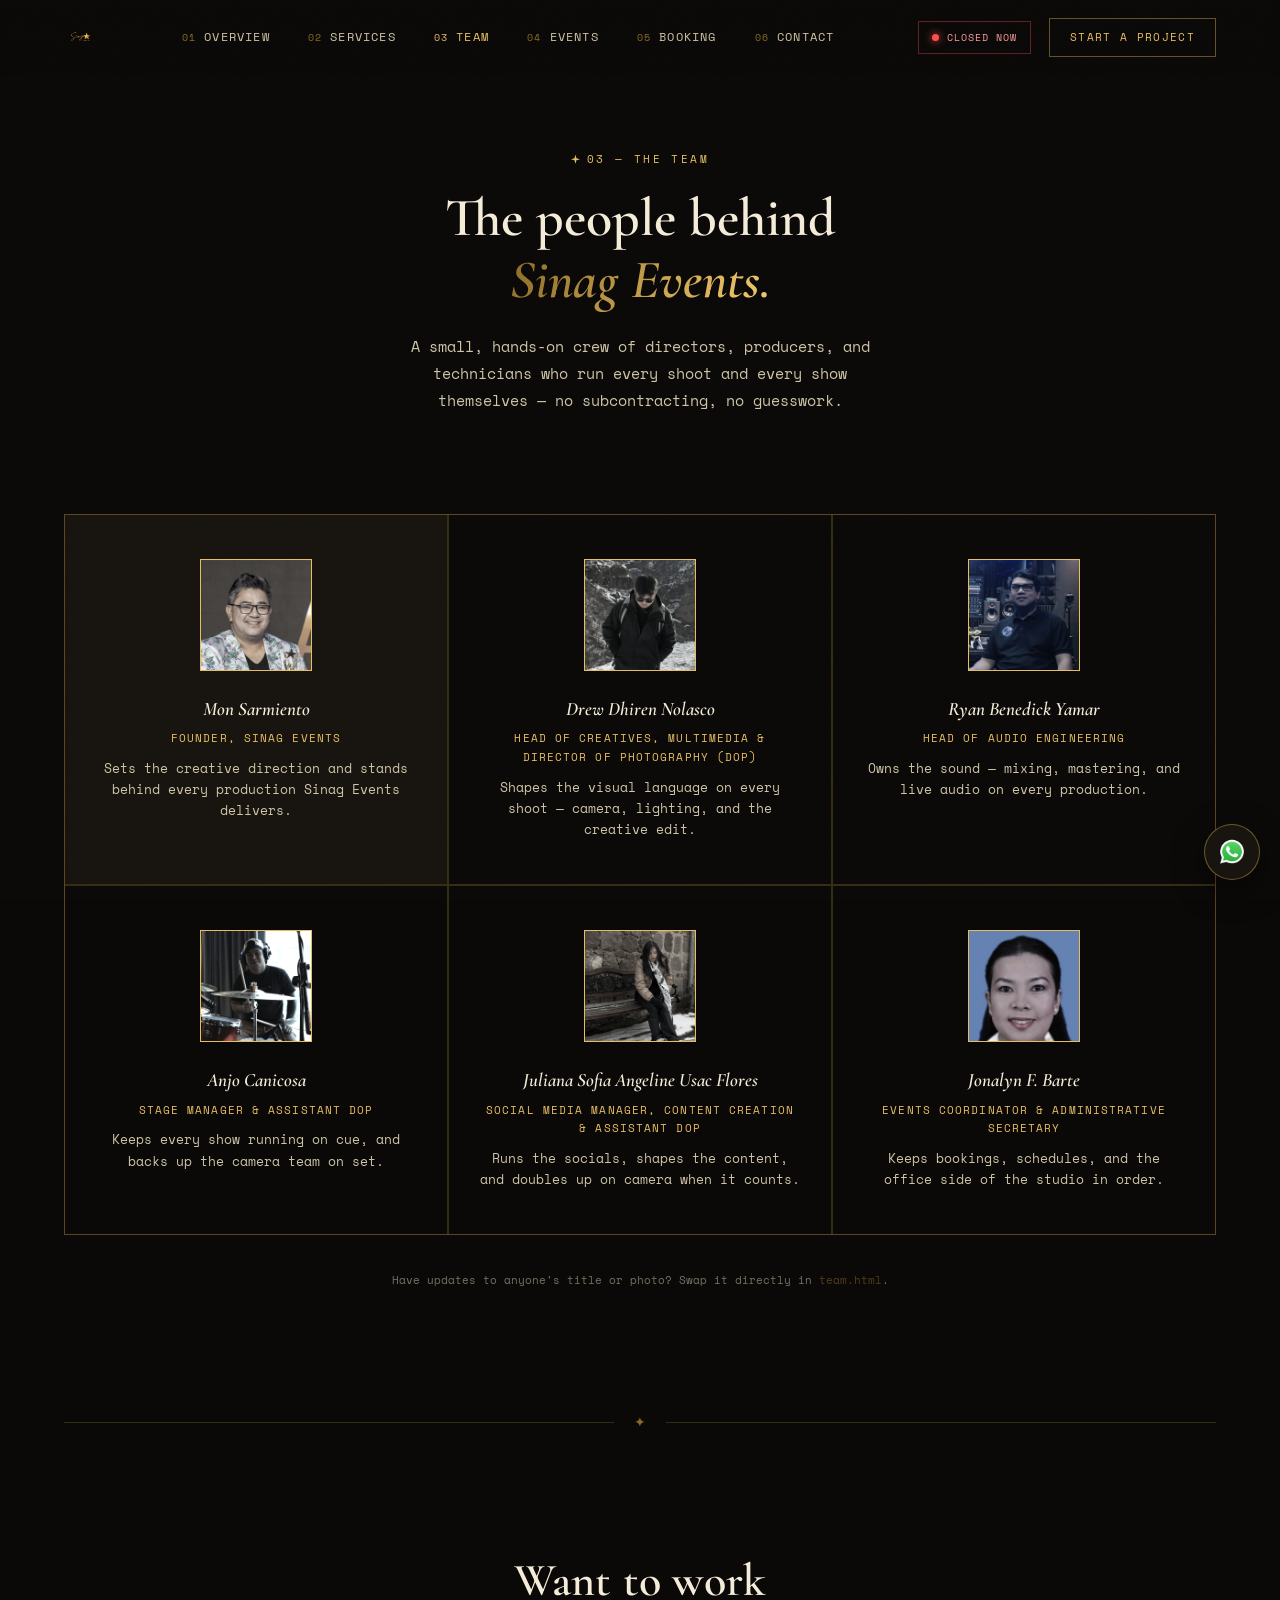
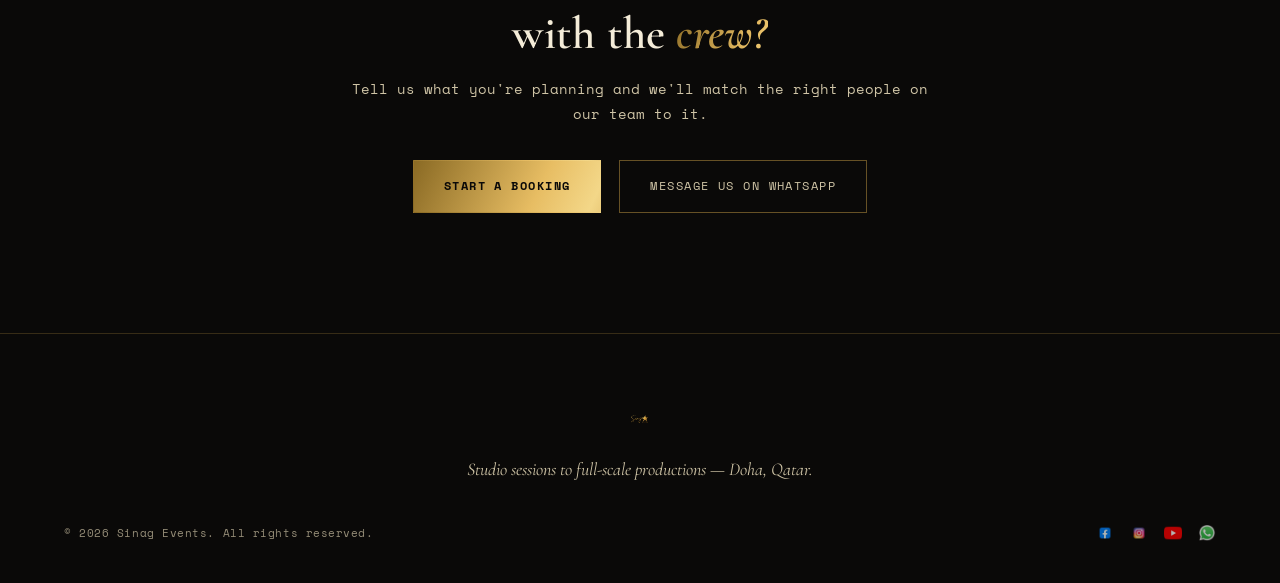
==== commit ebd2442d: "Add files via upload" ====
--- a/team.html
+++ b/team.html
@@ -12,8 +12,13 @@
 
 <meta name="theme-color" content="#0a0908">
 <link rel="stylesheet" href="css/style.css">
-<link rel="icon" href="assets/logo.png" type="image/png">
-<link rel="apple-touch-icon" href="assets/logo.png">
+<link rel="icon" href="/favicon.ico" sizes="any">
+<link rel="icon" type="image/png" sizes="16x16" href="assets/favicon/favicon-16x16.png">
+<link rel="icon" type="image/png" sizes="32x32" href="assets/favicon/favicon-32x32.png">
+<link rel="icon" type="image/png" sizes="48x48" href="assets/favicon/favicon-48x48.png">
+<link rel="icon" type="image/png" sizes="192x192" href="assets/favicon/favicon-192x192.png">
+<link rel="apple-touch-icon" sizes="180x180" href="assets/favicon/apple-touch-icon.png">
+<link rel="manifest" href="site.webmanifest">
 </head>
 <body>
 
@@ -157,10 +162,31 @@
   </div>
 </footer>
 
-<a href="https://wa.me/97433043148" class="float-wa" target="_blank" rel="noopener" aria-label="Chat on WhatsApp">
-  <img src="assets/icons/whatsapp.png" alt="" width="30" height="30" loading="lazy">
-  <span class="float-wa__ping" aria-hidden="true"></span>
+<a href="index.html#workshops" class="workshops-tab js-campaign-only" aria-label="Workshops now open — view schedule">
+  <span class="workshops-tab__dot"></span>
+  <span>Workshops&nbsp;Open</span>
 </a>
+
+<button type="button" class="back-to-top" id="backToTop" aria-label="Back to top" hidden>
+  <svg viewBox="0 0 24 24" aria-hidden="true"><path d="M12 4l7 7-1.4 1.4L13 7.8V20h-2V7.8l-4.6 4.6L5 11l7-7Z"/></svg>
+</button>
+
+<div class="float-wa-wrap">
+  <div class="float-wa-menu" id="floatWaMenu" role="menu" aria-hidden="true">
+    <a href="https://wa.me/97433043148" target="_blank" rel="noopener" role="menuitem">
+      <img src="assets/icons/whatsapp.png" alt="" width="16" height="16">
+      <span>+974 3304 3148</span>
+    </a>
+    <a href="https://wa.me/97466078911" target="_blank" rel="noopener" role="menuitem">
+      <img src="assets/icons/whatsapp.png" alt="" width="16" height="16">
+      <span>+974 6607 8911</span>
+    </a>
+  </div>
+  <button type="button" class="float-wa" id="floatWaToggle" aria-label="Chat on WhatsApp" aria-haspopup="true" aria-expanded="false">
+    <img src="assets/icons/whatsapp.png" alt="" width="30" height="30" loading="lazy">
+    <span class="float-wa__ping" aria-hidden="true"></span>
+  </button>
+</div>
 
 <script src="js/script.js"></script>
 </body>
--- a/css/style.css
+++ b/css/style.css
@@ -112,9 +112,15 @@
   font-style:italic;
   font-weight:600;
   background:var(--gold-grad);
+  background-size:260% auto;
   -webkit-background-clip:text;
   background-clip:text;
   color:transparent;
+  animation:gold-foil-shimmer 7s linear infinite;
+}
+@keyframes gold-foil-shimmer{
+  0%{ background-position:0% 50%; }
+  100%{ background-position:200% 50%; }
 }
 
 /* ============================================================
@@ -301,7 +307,15 @@
   line-height:1.5;
   margin-top:6px;
 }
-.hero__tagline em{ color:var(--gold-bright); font-style:italic; }
+.hero__tagline em{
+  font-style:italic;
+  background:var(--gold-grad);
+  background-size:260% auto;
+  -webkit-background-clip:text;
+  background-clip:text;
+  color:transparent;
+  animation:gold-foil-shimmer 7s linear infinite;
+}
 
 .hero__actions{
   margin-top:44px;
@@ -407,8 +421,10 @@
 }
 .events__quote strong{
   background:var(--gold-grad);
+  background-size:260% auto;
   -webkit-background-clip:text; background-clip:text; color:transparent;
   font-style:normal; font-weight:700;
+  animation:gold-foil-shimmer 7s linear infinite;
 }
 .events__body{
   margin-top:26px;
@@ -418,6 +434,168 @@
 }
 .events__body--emphasis{ color:var(--gold-light); }
 .events__inner .btn{ margin-top:44px; }
+
+/* ============================================================
+   BACK TO TOP
+   ============================================================ */
+.back-to-top{
+  position:fixed; right:20px; bottom:86px; z-index:89;
+  width:44px; height:44px;
+  background:var(--black-panel);
+  border:1px solid var(--line-strong);
+  border-radius:50%;
+  display:flex; align-items:center; justify-content:center;
+  cursor:pointer;
+  opacity:0; transform:translateY(10px);
+  pointer-events:none;
+  transition:opacity .3s ease, transform .3s ease, border-color .25s ease, background .25s ease;
+}
+.back-to-top.is-visible{ opacity:1; transform:translateY(0); pointer-events:auto; }
+.back-to-top[hidden]{ display:flex; } /* overridden by JS toggling opacity, keep in flow for transition */
+.back-to-top svg{ width:18px; height:18px; fill:var(--gold-bright); }
+.back-to-top:hover{ border-color:var(--gold-bright); background:var(--black); }
+
+@media (max-width:520px){
+  .back-to-top{ right:14px; bottom:76px; width:40px; height:40px; }
+}
+
+/* ============================================================
+   CURSOR SPARKLE TRAIL — hero only, desktop pointer devices
+   ============================================================ */
+.sparkle{
+  position:fixed;
+  z-index:5;
+  pointer-events:none;
+  width:5px; height:5px;
+  background:var(--gold-light);
+  clip-path:polygon(50% 0%, 61% 39%, 100% 50%, 61% 61%, 50% 100%, 39% 61%, 0% 50%, 39% 39%);
+  opacity:.85;
+  animation:sparkle-fade .9s ease-out forwards;
+}
+@keyframes sparkle-fade{
+  0%{ opacity:.85; transform:translate(-50%,-50%) scale(1) translateY(0); }
+  100%{ opacity:0; transform:translate(-50%,-50%) scale(.3) translateY(-18px); }
+}
+
+/* ============================================================
+   WORKSHOPS SIDE TAB — persistent, always-findable entry point
+   ============================================================ */
+.workshops-tab{
+  position:fixed;
+  left:0; top:50%;
+  transform:translateY(-50%);
+  z-index:95;
+  writing-mode:vertical-rl;
+  text-orientation:mixed;
+  display:flex; align-items:center; gap:9px;
+  background:var(--gold-grad);
+  background-size:200% 200%;
+  color:var(--black);
+  font-family:var(--font-mono);
+  font-size:11px;
+  font-weight:700;
+  letter-spacing:.12em;
+  text-transform:uppercase;
+  padding:22px 8px 22px 9px;
+  border:none;
+  border-radius:0 8px 8px 0;
+  cursor:pointer;
+  box-shadow:5px 0 24px rgba(0,0,0,.45);
+  transition:padding .3s ease, box-shadow .3s ease, background-position .5s ease;
+}
+.workshops-tab:hover{
+  padding-right:14px;
+  box-shadow:7px 0 30px rgba(0,0,0,.55);
+  background-position:100% 0;
+}
+.workshops-tab__dot{
+  width:6px; height:6px; border-radius:50%; flex:none;
+  background:var(--black);
+  opacity:.55;
+  animation:workshops-tab-blink 1.8s ease-in-out infinite;
+}
+@keyframes workshops-tab-blink{
+  0%,100%{ opacity:.55; }
+  50%{ opacity:.15; }
+}
+
+@media (max-width:640px){
+  .workshops-tab{
+    font-size:10px;
+    padding:16px 6px 16px 7px;
+  }
+}
+.workshops-banner{
+  padding:110px var(--edge);
+  background:var(--black-panel);
+  border-bottom:1px solid var(--line);
+}
+.workshops-banner__inner{
+  max-width:var(--maxw); margin:0 auto;
+  display:grid; grid-template-columns:.78fr 1.22fr; gap:64px; align-items:center;
+}
+.workshops-banner__poster{
+  border:1px solid var(--line-strong);
+  overflow:hidden;
+  align-self:start;
+}
+.workshops-banner__poster img{ width:100%; display:block; }
+.workshops-banner__text{
+  margin-top:18px; color:var(--cream-dim); font-size:14px; line-height:1.85; max-width:58ch;
+}
+.workshops-banner__actions{
+  margin-top:32px; display:flex; gap:16px; flex-wrap:wrap;
+}
+.workshops-banner__actions .btn{ cursor:pointer; border:1px solid transparent; }
+
+/* live countdown to the first workshop sessions */
+.workshops-countdown{
+  margin-top:28px;
+  display:flex; align-items:center; gap:18px; flex-wrap:wrap;
+}
+.workshops-countdown__label{
+  font-size:10.5px; letter-spacing:.12em; text-transform:uppercase;
+  color:var(--cream-dim);
+}
+.workshops-countdown__digits{ display:flex; gap:10px; }
+.workshops-countdown__unit{
+  display:flex; flex-direction:column; align-items:center;
+  min-width:52px;
+  padding:9px 4px 7px;
+  border:1px solid var(--line-strong);
+  background:var(--black);
+}
+.workshops-countdown__num{
+  font-family:var(--font-mono);
+  font-weight:700;
+  font-size:19px;
+  color:var(--gold-bright);
+  line-height:1;
+  font-variant-numeric:tabular-nums;
+}
+.workshops-countdown__tag{
+  margin-top:5px;
+  font-size:9px; letter-spacing:.1em; text-transform:uppercase;
+  color:var(--cream-dim); opacity:.65;
+}
+.workshops-countdown.is-live .workshops-countdown__num{ color:#8beb9d; }
+.workshops-countdown.is-live .workshops-countdown__unit{ border-color:rgba(57,211,83,.35); }
+
+@media (max-width:520px){
+  .workshops-countdown{ gap:12px; }
+  .workshops-countdown__unit{ min-width:46px; padding:7px 2px 6px; }
+  .workshops-countdown__num{ font-size:16px; }
+}
+
+@media (max-width:860px){
+  .workshops-banner__inner{ grid-template-columns:1fr; gap:36px; }
+  .workshops-banner__poster{ max-width:340px; margin:0 auto; }
+}
+@media (max-width:520px){
+  .workshops-banner{ padding:70px var(--edge); }
+  .workshops-banner__actions{ flex-direction:column; }
+  .workshops-banner__actions .btn{ width:100%; justify-content:center; }
+}
 
 /* ============================================================
    BOOKING FORM
@@ -480,6 +658,19 @@
 .nav__links a.is-current{ color:var(--gold-bright); }
 .nav__links a.is-current .nav__num{ color:var(--gold-bright); }
 
+.nav__workshops{
+  display:flex; align-items:center; gap:7px;
+  color:var(--gold-bright) !important;
+  font-weight:700;
+  cursor:pointer;
+}
+.nav__workshops-dot{
+  width:6px; height:6px; border-radius:50%; flex:none;
+  background:var(--gold-bright);
+  box-shadow:0 0 6px var(--gold-bright);
+  animation:pulse-green 1.6s ease-in-out infinite;
+}
+
 /* ============================================================
    SECONDARY PAGE HERO (Team, etc.)
    ============================================================ */
@@ -500,7 +691,9 @@
 .page-hero__title em{
   font-style:italic;
   background:var(--gold-grad);
+  background-size:260% auto;
   -webkit-background-clip:text; background-clip:text; color:transparent;
+  animation:gold-foil-shimmer 7s linear infinite;
 }
 .page-hero__lead{
   margin-top:22px;
@@ -607,14 +800,21 @@
 .contact__value{ color:var(--cream-dim); font-size:14px; line-height:1.8; }
 
 .contact__whatsapp{
-  display:inline-flex; align-items:center; gap:10px;
+  display:flex; width:fit-content; align-items:center; gap:10px;
   font-size:16px; color:var(--gold-bright);
   border-bottom:1px solid var(--line-strong);
   padding-bottom:4px;
   transition:color .25s ease, border-color .25s ease, gap .25s ease;
 }
 .contact__whatsapp:hover{ color:var(--gold-light); border-color:var(--gold-light); gap:14px; }
-.contact__hint{ margin-top:8px; font-size:11px; color:var(--cream-dim); opacity:.7; }
+.contact__whatsapp + .contact__whatsapp{ margin-top:12px; }
+.contact__whatsapp--secondary{
+  font-size:14px;
+  color:var(--cream-dim);
+  border-color:var(--line);
+}
+.contact__whatsapp--secondary:hover{ color:var(--gold-bright); border-color:var(--gold-bright); }
+.contact__hint{ margin-top:10px; font-size:11px; color:var(--cream-dim); opacity:.7; }
 
 .contact__socials{ display:flex; gap:16px; }
 .social{
@@ -668,18 +868,23 @@
 .footer__socials{ display:flex; gap:16px; }
 .footer__socials a:hover{ color:var(--gold-bright); }
 
-/* floating whatsapp */
+/* floating whatsapp — interactive two-number chooser */
+.float-wa-wrap{
+  position:fixed; right:20px; bottom:20px; z-index:90;
+}
 .float-wa{
-  position:fixed; right:20px; bottom:20px; z-index:90;
+  position:relative;
   width:56px; height:56px; border-radius:50%;
   background:var(--black-panel);
   border:1.5px solid var(--line-strong);
   display:flex; align-items:center; justify-content:center;
   box-shadow:0 10px 30px rgba(0,0,0,.55);
+  cursor:pointer;
   transition:transform .25s ease, border-color .25s ease;
 }
 .float-wa img{ width:28px; height:28px; }
 .float-wa:hover{ transform:scale(1.08); border-color:var(--gold-bright); }
+.float-wa[aria-expanded="true"]{ border-color:var(--gold-bright); }
 .float-wa__ping{
   position:absolute; inset:-1.5px; border-radius:50%;
   border:1.5px solid var(--gold-bright);
@@ -690,6 +895,41 @@
   0%{ transform:scale(1); opacity:.55; }
   80%{ transform:scale(1.55); opacity:0; }
   100%{ opacity:0; }
+}
+
+.float-wa-menu{
+  position:absolute;
+  right:0; bottom:calc(100% + 14px);
+  min-width:210px;
+  background:var(--black-panel);
+  border:1px solid var(--line-strong);
+  box-shadow:0 20px 50px rgba(0,0,0,.5);
+  padding:8px;
+  opacity:0; visibility:hidden;
+  transform:translateY(8px);
+  transition:opacity .22s ease, transform .22s ease, visibility .22s;
+}
+.float-wa-menu.is-open{
+  opacity:1; visibility:visible; transform:translateY(0);
+}
+.float-wa-menu a{
+  display:flex; align-items:center; gap:10px;
+  padding:11px 12px;
+  font-size:13px; color:var(--cream);
+  white-space:nowrap;
+  border-radius:2px;
+  transition:background .2s ease, color .2s ease;
+}
+.float-wa-menu a:hover{ background:rgba(212,168,75,.1); color:var(--gold-bright); }
+.float-wa-menu a img{ width:16px; height:16px; flex:none; }
+.float-wa-menu::after{
+  content:'';
+  position:absolute; top:100%; right:20px;
+  width:10px; height:10px;
+  background:var(--black-panel);
+  border-right:1px solid var(--line-strong);
+  border-bottom:1px solid var(--line-strong);
+  transform:translateY(-50%) rotate(45deg);
 }
 
 /* ============================================================
@@ -727,7 +967,8 @@
   .hero__tagline{ font-size:17px; }
   .contact__socials{ flex-wrap:wrap; }
   .hours__list li{ font-size:12.5px; }
-  .float-wa{ width:50px; height:50px; right:14px; bottom:14px; }
+  .float-wa-wrap{ right:14px; bottom:14px; }
+  .float-wa{ width:50px; height:50px; }
   .float-wa img{ width:24px; height:24px; }
   .footer__bottom{ align-items:flex-start; }
 }
@@ -812,6 +1053,17 @@
   border:1px solid var(--line-strong);
   margin-bottom:22px;
 }
+.promo-modal__schedule-label{
+  font-size:10px; letter-spacing:.16em; text-transform:uppercase;
+  color:var(--gold-deep);
+  margin-bottom:4px;
+}
+.promo-list__name em{
+  font-style:italic; font-weight:400;
+  color:var(--gold-deep);
+  font-size:11px;
+  margin-left:2px;
+}
 
 .promo-modal__location{
   margin-top:18px;
